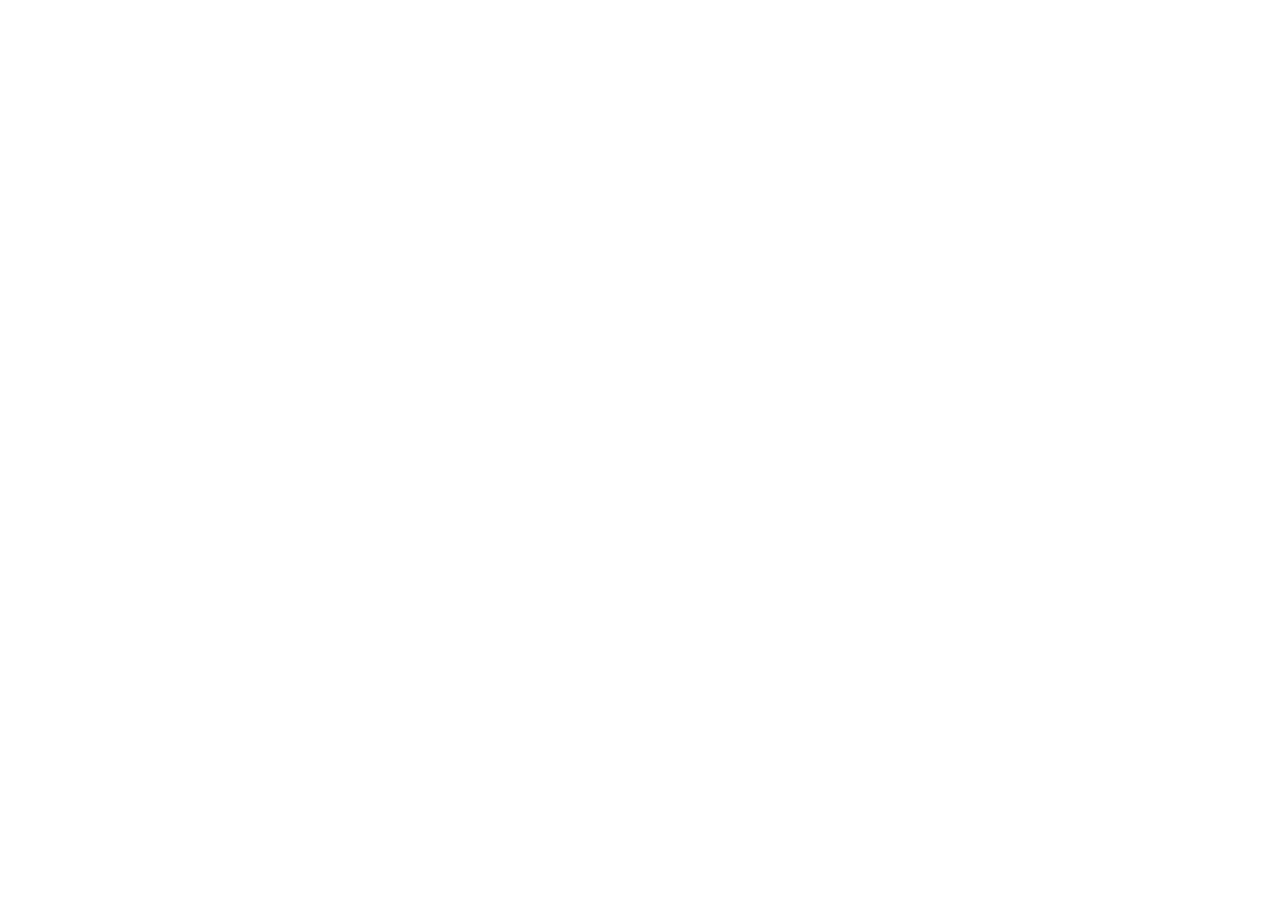
==== index.html @ a436ce81 "feat: :tada: Configuracion inicial" ====
<!DOCTYPE html>
<html lang="en">
<head>
    <meta charset="UTF-8">
    <meta name="viewport" content="width=device-width, initial-scale=1.0">
    <title>Project#1</title>
    <link rel="stylesheet" href="css/style.css">
</head>
<body>
    
    
</body>
</html>
---- css/style.css ----
@import url(variables.css);
*{
    margin: 0;
    padding: 0;
    box-sizing: border-box;
}
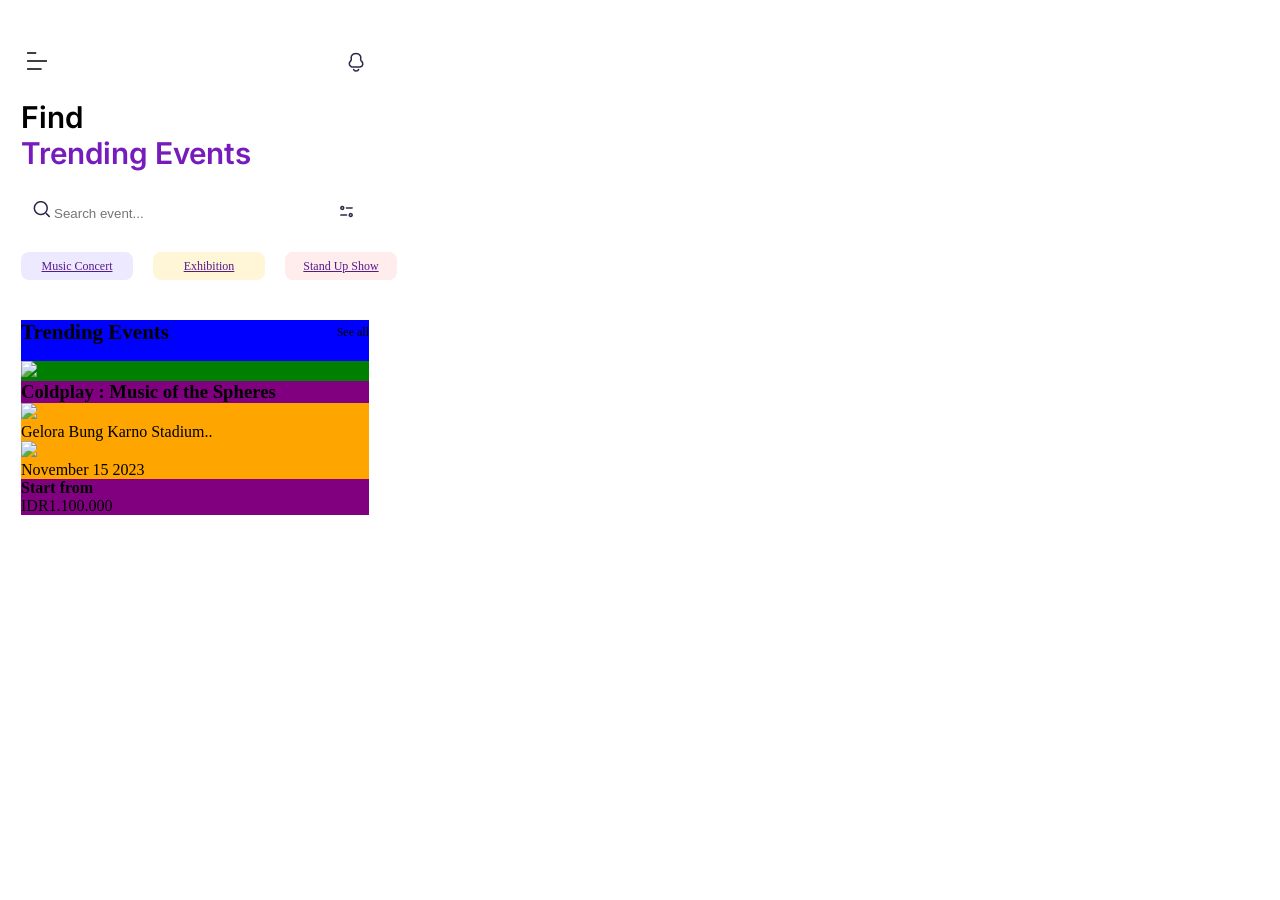
==== commit 3aa92287: "feat: :construction: Header terminado y maquetando Main" ====
--- a/index.html
+++ b/index.html
@@ -3,11 +3,66 @@
 <head>
     <meta charset="UTF-8">
     <meta name="viewport" content="width=device-width, initial-scale=1.0">
-    <title>Project#1</title>
+    <title>Proyecto#1</title>
     <link rel="stylesheet" href="css/style.css">
 </head>
 <body>
-    
-    
+    <header class="header">
+        <article class="header_img">
+            <div class="img1"><img src="storage/img/Menu.png"></div>
+            <div class="img2"><img src="storage/img/campana.png"></div>
+        </article>
+        <article class="header_title">
+            <h1>Find <br><span class="special">Trending Events</span> </h1>
+        </article>
+    </header>
+        <nav class="container_nav">
+            <div class="container_search">
+                <div class="search">
+                    <img src="storage/img/Search.png">
+                    <input type="search" id="search" placeholder="Search event..." onkeypress="if(event.key === 'Enter') buscar()">
+                </div>
+                <img src="storage/img/filtro.png">
+            </div>
+            <div class="container_scroll">
+               <a href="">Music Concert</a>
+               <a href="">Exhibition</a>
+               <a href="">Stand Up Show</a>
+               <a href="">Theater</a>
+               <div class="spacer"></div>
+            </div>
+        </nav>
+    <main class="container_main">
+        <article class="container_group">
+            <div class="title">
+                <h2>Trending Events</h2>
+            </div>
+            <div class="paragraph">
+                <p>See all</p>
+            </div>
+            
+        </article>
+        <article class="container_img">
+            <img src="#">
+            <div class="container_list">
+                <div class="list">
+                    <h3>Coldplay : Music of the Spheres</h3>
+                    <div class="info">
+                        <img src="#">
+                        <p>Gelora Bung Karno Stadium..</p>
+                    </div>
+                    <div class="info">
+                        <img src="#">
+                        <p>November 15 2023</p>
+                    </div>
+                </div>
+                <div class="list">
+                    <h4>Start from</h4>
+                    <p>IDR1.100.000</p>
+                </div>
+            </div>
+        </article>
+        
+    </main>
 </body>
 </html>
--- a/css/style.css
+++ b/css/style.css
@@ -4,3 +4,161 @@
     padding: 0;
     box-sizing: border-box;
 }
+body{
+    width: 390px;
+    height: 844px;
+    padding-top: 45px; 
+    padding-left: 21px;
+    padding-right: 21px;
+}
+/*********************** header *****************************/
+
+.header {
+    /* background: red; */
+    
+}
+.header_img{
+    width: 352px;
+    height: 34px;
+    /* background: purple; */
+    margin: 0 auto;
+    display: flex;
+    justify-content: space-between;
+    
+}
+.img1{
+    width: 32px;
+    height: 32px;
+    display: flex;
+    
+}
+.img2{
+    width: 34px;
+    height: 34px;
+    
+}
+/*********************** title header *****************************/
+
+.header_title{
+    /* background: green; */
+    width: 265px;
+    height: 72px;
+    margin-top: 20px;
+    h1{
+        font-size: 30px;
+        font-family: "Inter-SemiBold";
+    }
+} 
+.special {
+    color: var(--color-10);
+}
+/************************ Search ******************************/
+
+.container_nav{
+    /* background: blue; */
+}
+
+.container_search { 
+    /* background: violet; */
+    width: 346px;
+    height: 41px;
+    margin-top: 20px;
+    display: flex;
+    justify-content: space-between;
+    align-items: center;
+    padding-left: 12px;
+    padding-right: 12px;
+}
+.search{
+    
+}
+.container_search input{
+    border: none;
+    background: none;
+}
+
+/************************* Scroll ******************************/
+
+.container_scroll {
+    /* background: orange; */
+    gap: 20px;
+    width: 391px;
+    height: 28px;
+    display: flex;
+    flex-direction: row;
+    margin-top: 20px;
+    overflow-x: auto; /* Activa el scroll horizontal */
+    white-space: nowrap; /* Evita que los elementos salten de línea */
+    scrollbar-width: none; /* Oculta la barra de scroll en Firefox */
+}
+.container_scroll::-webkit-scrollbar {
+    display: none;
+}
+
+.container_scroll a{
+    flex: 0 0 auto;
+    width: 112px;
+    height: 28px;
+    font-size: 12px;
+    border-radius: 8px;
+    display: flex;
+    justify-content: center; /* Centra horizontalmente */
+    align-items: center; /* Centra verticalmente */
+    
+}
+.spacer {
+    flex: 0 0 21px; /* Ajusta este valor según el espacio que necesites */
+}
+
+.container_scroll a:nth-child(1){
+    background: #EDE9FF;
+}
+.container_scroll a:nth-child(2){
+    background: #FFF5D7; 
+}
+.container_scroll a:nth-child(3){
+    background: #FFECEC;
+}
+.container_scroll a:nth-child(4){
+    background: #E4FFEA;
+}
+
+/*********************** main *************************/
+
+.container_main {
+    background: blue;
+    margin-top: 40px;
+    
+}
+.container_group{
+    display: flex;
+    flex-direction: row;
+    justify-content: space-between;
+}
+.title{
+        font-size: 14px;
+        display: flex;
+    justify-content: center; /* Centra horizontalmente */
+    align-items: center; /* Centra verticalmente */
+    }
+.paragraph{
+        font-size: 12px;
+        display: flex;
+    justify-content: center; /* Centra horizontalmente */
+    align-items: center; /* Centra verticalmente */
+    }
+
+
+.container_img {
+    background: green;
+    margin-top: 16px;
+}
+.container_list {
+    background: violet;
+}
+.list {
+    background: purple;
+}
+.info {
+    background: orange;
+}
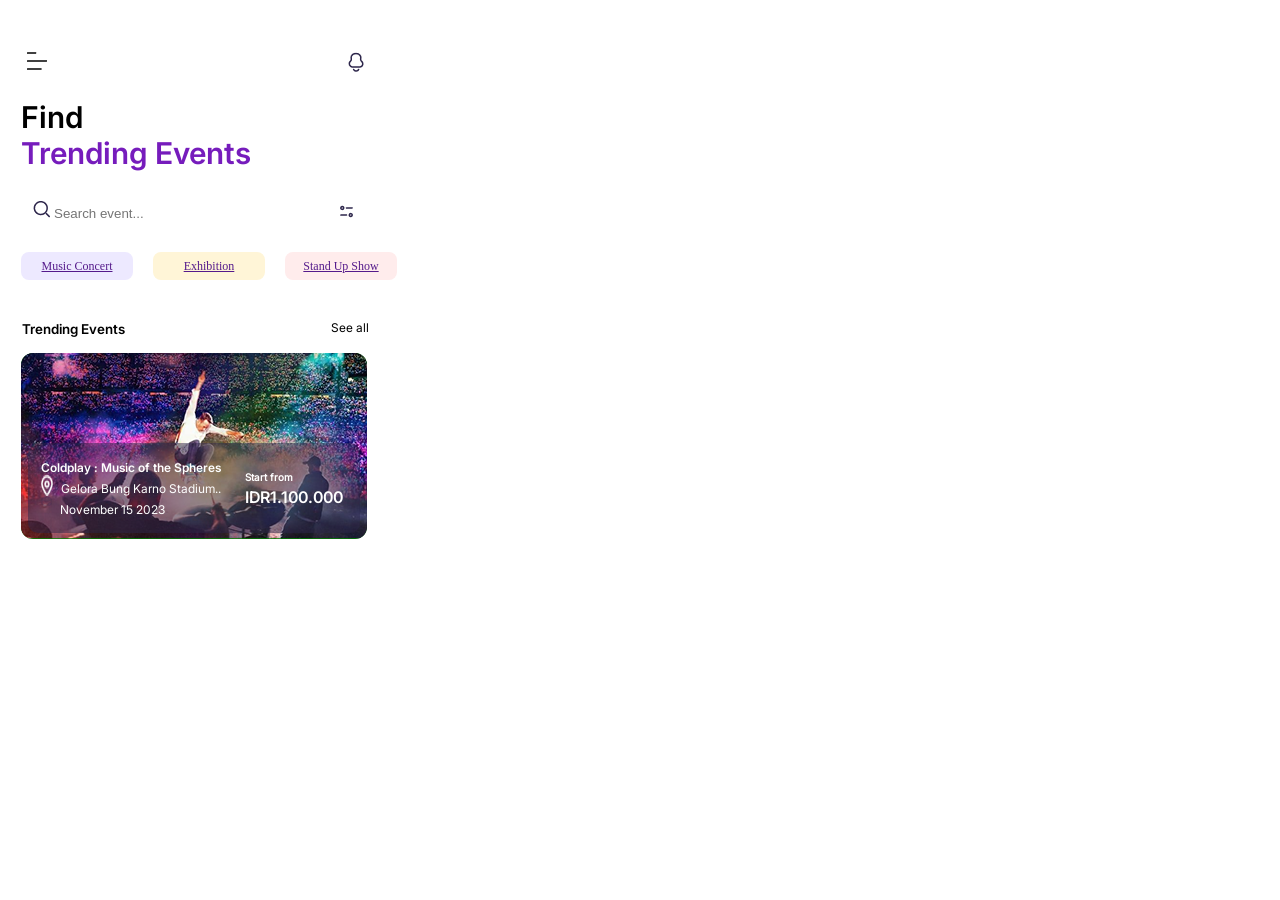
==== commit d964804b: "feat: :construction: terminando contenedores, sigue en proceso" ====
--- a/index.html
+++ b/index.html
@@ -43,20 +43,20 @@
             
         </article>
         <article class="container_img">
-            <img src="#">
+            <img src="storage/img/img-1.png">
             <div class="container_list">
-                <div class="list">
+                <div class="list1">
                     <h3>Coldplay : Music of the Spheres</h3>
-                    <div class="info">
-                        <img src="#">
+                    <div class="info1">
+                        <img src="storage/img/Location.png">
                         <p>Gelora Bung Karno Stadium..</p>
                     </div>
-                    <div class="info">
-                        <img src="#">
+                    <div class="info2">
+                        <img src="storage/img/img-11Calender.png">
                         <p>November 15 2023</p>
                     </div>
                 </div>
-                <div class="list">
+                <div class="list2">
                     <h4>Start from</h4>
                     <p>IDR1.100.000</p>
                 </div>
--- a/css/style.css
+++ b/css/style.css
@@ -126,7 +126,9 @@
 /*********************** main *************************/
 
 .container_main {
-    background: blue;
+    /* background: blue; */
+    width: 346px;
+    height: 219px;
     margin-top: 40px;
     
 }
@@ -134,16 +136,24 @@
     display: flex;
     flex-direction: row;
     justify-content: space-between;
+    width: 348px;
+    height: 17px;
 }
 .title{
-        font-size: 14px;
-        display: flex;
+    font-size: 9px;
+    width: 105px;
+    font-family: "Inter-Semibold";
+    height: 17px;
+    display: flex;
     justify-content: center; /* Centra horizontalmente */
     align-items: center; /* Centra verticalmente */
     }
 .paragraph{
-        font-size: 12px;
-        display: flex;
+    width: 38px;
+    height: 15px;
+    font-size: 12px;
+    font-family: "Inter-Regular";
+    display: flex;
     justify-content: center; /* Centra horizontalmente */
     align-items: center; /* Centra verticalmente */
     }
@@ -151,14 +161,97 @@
 
 .container_img {
     background: green;
+    width: 346px;
+    height: 186px;
     margin-top: 16px;
+    border-radius: 12px;
+    position: relative;
+    z-index: -1;
 }
 .container_list {
-    background: violet;
-}
-.list {
-    background: purple;
-}
-.info {
-    background: orange;
-}
+    background: var(--color-6);
+    
+    /*backdrop-filter: blur(8px); /* Difumina el fondo */
+    width: 332px;
+    height: 90px;
+    border-radius: 10px;
+    margin-left: 7px;
+    margin-top: -100px;
+    display: flex;
+    justify-content: center; /* Centra horizontalmente */
+    align-items:center;
+    gap: 20px;
+    position: absolute;
+}
+.list1 {
+    /* background: purple; */
+    h3{
+        width: 184px;
+        height: 15px;
+        font-size: 12px;
+        font-family: "Inter-Semibold";
+        color: var(--color-1);
+    }
+}
+.info1 {
+    /* background: orange; */
+    display: flex;
+    /* justify-content: space-between; */
+    gap: 8px;
+    img{
+        /* width: 10px;
+        height: 11px; */
+    }
+    p{
+        width: 163px;
+        height: 15px;
+        font-size: 12px;
+        font-family: "Inter-Regular";
+        color: var(--color-1);
+        margin-top: 6px;
+    }
+
+}
+.info2{
+    /* background: yellow; */
+    display: flex;
+    /* justify-content: space-between; */
+    gap: 8px;
+    img{
+        color: var(--color-1);
+        width: 11px;
+        height: 10px; 
+
+    }
+    p{
+        width: 109px;
+        height: 15px;
+        font-size: 12px;
+        font-family: "Inter-Regular";
+        color: var(--color-1);
+        margin-top: 6px;
+    }
+}
+.list2{
+    /* background: palevioletred; */
+    width: 102px;
+    height: 35px;
+    h4{
+        width: 48px;
+        height: 12px;
+        font-size: 10px;
+        font-family: "Inter-Regular";
+        color: var(--color-1);
+        
+    }
+    p{
+        width: 102px;
+        height: 19px;
+        font-size: 16px;
+        font-family: "Inter-Semibold";
+        color: var(--color-1);
+        margin-top: 4px;
+        
+    };
+
+}
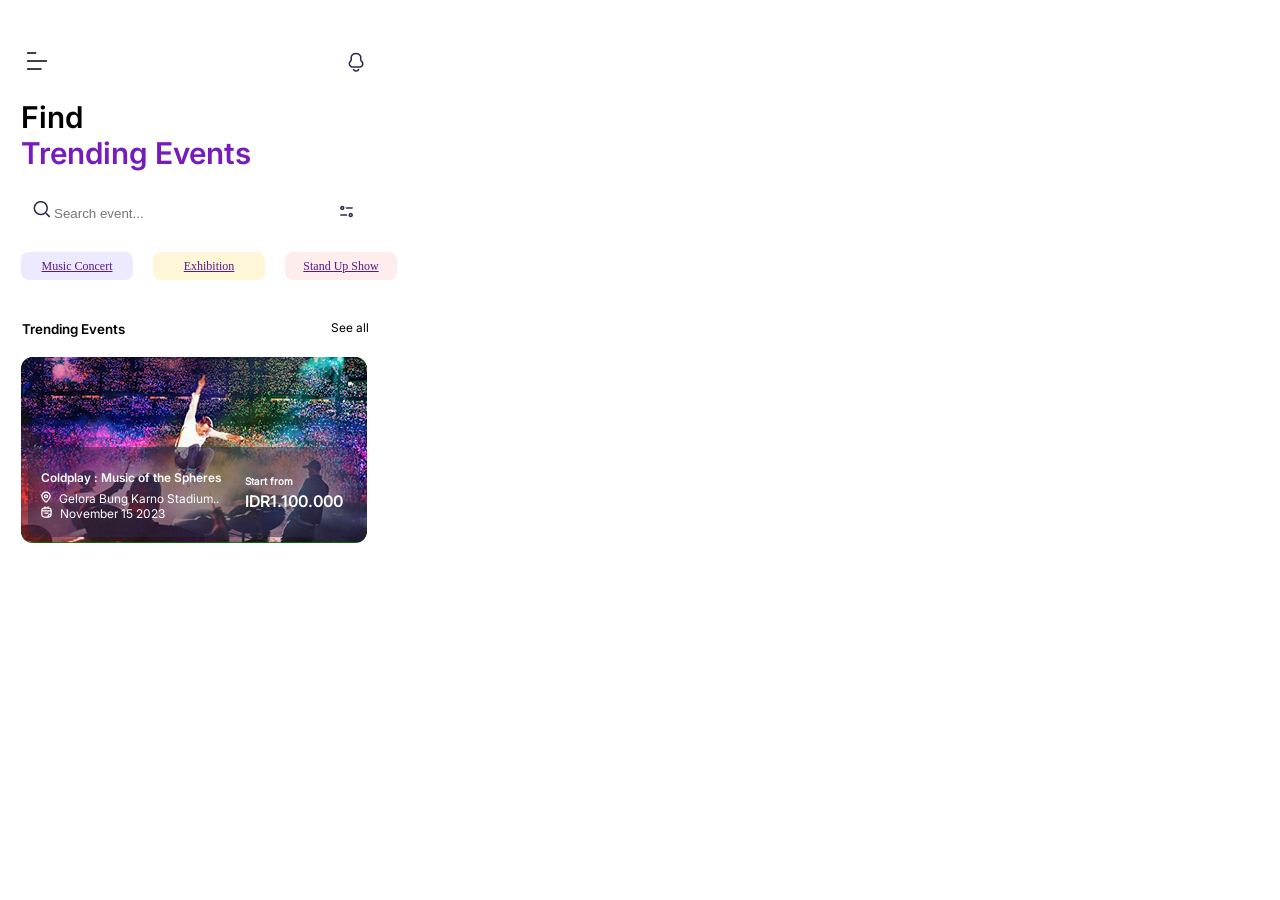
==== commit 62d9a68d: "feat: :construction: Segundo scroll terminado" ====
--- a/index.html
+++ b/index.html
@@ -24,7 +24,7 @@
                 </div>
                 <img src="storage/img/filtro.png">
             </div>
-            <div class="container_scroll">
+            <div class="container_scroll1">
                <a href="">Music Concert</a>
                <a href="">Exhibition</a>
                <a href="">Stand Up Show</a>
@@ -42,17 +42,18 @@
             </div>
             
         </article>
+    <div class="container_scroll2">
         <article class="container_img">
             <img src="storage/img/img-1.png">
             <div class="container_list">
                 <div class="list1">
                     <h3>Coldplay : Music of the Spheres</h3>
                     <div class="info1">
-                        <img src="storage/img/Location.png">
+                        <img src="storage/img/img-10Location.svg">
                         <p>Gelora Bung Karno Stadium..</p>
                     </div>
                     <div class="info2">
-                        <img src="storage/img/img-11Calender.png">
+                        <img src="storage/img/img-11Calender.svg">
                         <p>November 15 2023</p>
                     </div>
                 </div>
@@ -62,7 +63,27 @@
                 </div>
             </div>
         </article>
-        
+        <article class="container_img">
+            <img src="storage/img/img-2.png">
+            <div class="container_list">
+                <div class="list1">
+                    <h3>Muse : Will of the People</h3>
+                    <div class="info1">
+                        <img src="storage/img/img-10Location.svg">
+                        <p>Jakarta, Indonesia</p>
+                    </div>
+                    <div class="info2">
+                        <img src="storage/img/img-11Calender.svg">
+                        <p>July 23 2023</p>
+                    </div>
+                </div>
+                <div class="list2">
+                    <h4>Start from</h4>
+                    <p>IDR500.000</p>
+                </div>
+            </div>
+        </article>
+    </div>
     </main>
 </body>
 </html>
--- a/css/style.css
+++ b/css/style.css
@@ -79,7 +79,7 @@
 
 /************************* Scroll ******************************/
 
-.container_scroll {
+.container_scroll1 {
     /* background: orange; */
     gap: 20px;
     width: 391px;
@@ -91,11 +91,11 @@
     white-space: nowrap; /* Evita que los elementos salten de línea */
     scrollbar-width: none; /* Oculta la barra de scroll en Firefox */
 }
-.container_scroll::-webkit-scrollbar {
+.container_scroll1::-webkit-scrollbar {
     display: none;
 }
 
-.container_scroll a{
+.container_scroll1 a{
     flex: 0 0 auto;
     width: 112px;
     height: 28px;
@@ -110,16 +110,16 @@
     flex: 0 0 21px; /* Ajusta este valor según el espacio que necesites */
 }
 
-.container_scroll a:nth-child(1){
+.container_scroll1 a:nth-child(1){
     background: #EDE9FF;
 }
-.container_scroll a:nth-child(2){
+.container_scroll1 a:nth-child(2){
     background: #FFF5D7; 
 }
-.container_scroll a:nth-child(3){
+.container_scroll1 a:nth-child(3){
     background: #FFECEC;
 }
-.container_scroll a:nth-child(4){
+.container_scroll1 a:nth-child(4){
     background: #E4FFEA;
 }
 
@@ -159,26 +159,40 @@
     }
 
 
+.container_scroll2 {
+    /* background: orange; */
+    gap: 10px;
+    width: 346px;
+    height: 186px;
+    display: flex;
+    flex-direction: row;
+    margin-top: 20px;
+    overflow-x: auto; /* Activa el scroll horizontal */
+    white-space: nowrap; /* Evita que los elementos salten de línea */
+    scrollbar-width: none; /* Oculta la barra de scroll en Firefox */
+}
+.container_scroll2::-webkit-scrollbar {
+    display: none;
+}
 .container_img {
     background: green;
     width: 346px;
     height: 186px;
-    margin-top: 16px;
+    /* margin-top: 16px; */
     border-radius: 12px;
     position: relative;
     z-index: -1;
+    
 }
 .container_list {
     background: var(--color-6);
-    
-    /*backdrop-filter: blur(8px); /* Difumina el fondo */
     width: 332px;
     height: 90px;
     border-radius: 10px;
     margin-left: 7px;
     margin-top: -100px;
     display: flex;
-    justify-content: center; /* Centra horizontalmente */
+    justify-content: center; 
     align-items:center;
     gap: 20px;
     position: absolute;
@@ -195,12 +209,16 @@
 }
 .info1 {
     /* background: orange; */
-    display: flex;
-    /* justify-content: space-between; */
+    width: 181px;
+    height: 15px;
+    display: flex;
+    justify-content: center; 
+    align-items: baseline; 
     gap: 8px;
     img{
-        /* width: 10px;
-        height: 11px; */
+        width: 10px;
+        height: 12px;
+        
     }
     p{
         width: 163px;
@@ -215,13 +233,14 @@
 .info2{
     /* background: yellow; */
     display: flex;
-    /* justify-content: space-between; */
+    width: 128px;
+    height: 15px;
+    justify-content: flex-start; 
+    align-items: baseline; 
     gap: 8px;
     img{
-        color: var(--color-1);
         width: 11px;
-        height: 10px; 
-
+        height: 12px; 
     }
     p{
         width: 109px;
@@ -241,8 +260,7 @@
         height: 12px;
         font-size: 10px;
         font-family: "Inter-Regular";
-        color: var(--color-1);
-        
+        color: var(--color-1); 
     }
     p{
         width: 102px;
@@ -251,7 +269,6 @@
         font-family: "Inter-Semibold";
         color: var(--color-1);
         margin-top: 4px;
-        
     };
 
-}+}
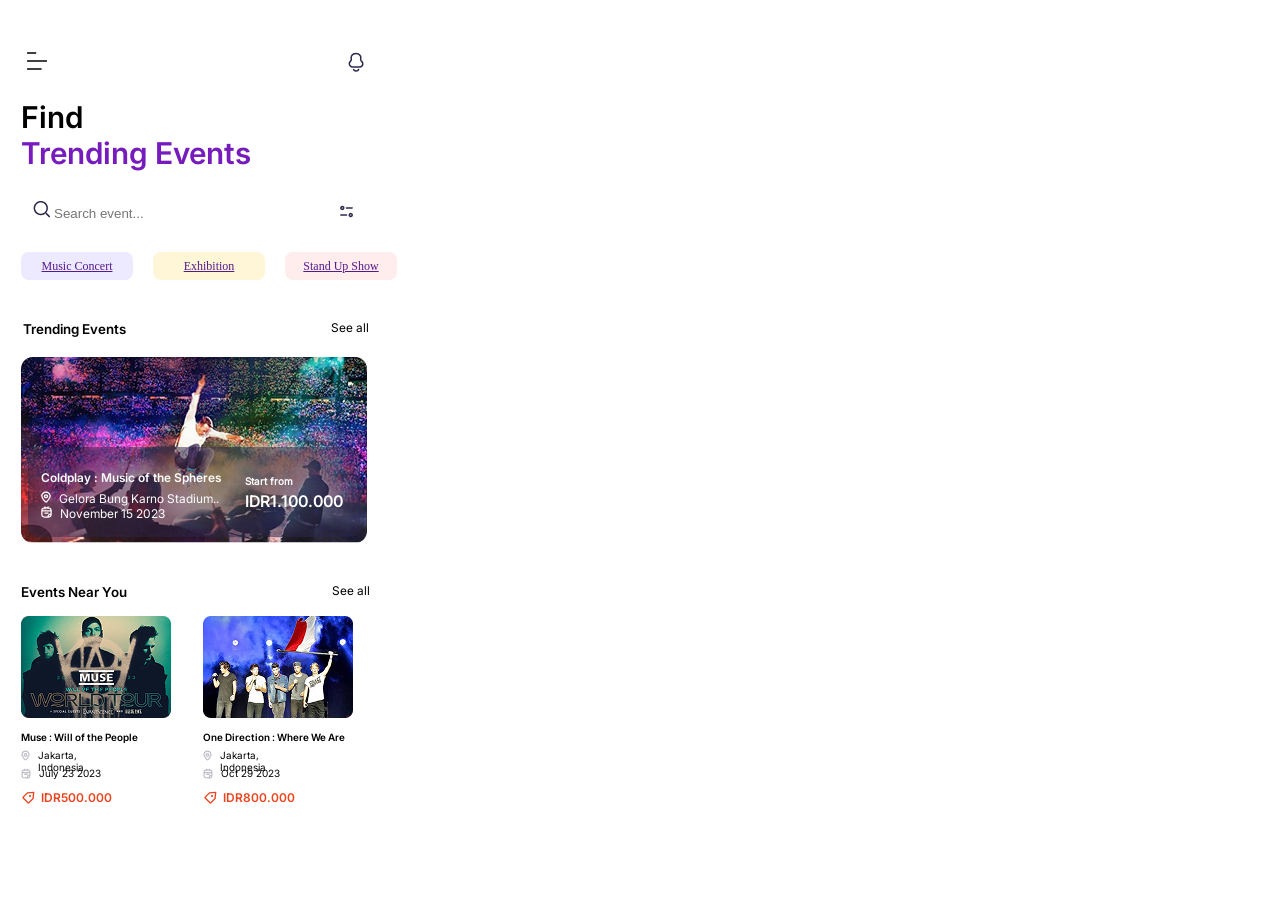
==== commit 9c51cd10: "feat: :construction: Pagina "Home" terminada" ====
--- a/index.html
+++ b/index.html
@@ -33,7 +33,7 @@
             </div>
         </nav>
     <main class="container_main">
-        <article class="container_group">
+        <article class="container_group1">
             <div class="title">
                 <h2>Trending Events</h2>
             </div>
@@ -84,6 +84,50 @@
             </div>
         </article>
     </div>
+    <article class="container_group2">
+        <div class="title">
+            <h2>Events Near You</h2>
+        </div>
+        <div class="paragraph">
+            <p>See all</p>
+    </article>
+    <article class="container_cards">
+        <div class="cards">
+            <div class="card1">
+                <img class="img-bigger" src="storage/img/img-17Cards-1.png">
+                <h3>Muse : Will of the People</h3>
+                <div class="text1">
+                    <img src="storage/img/img-19Location-gris.svg">
+                    <p>Jakarta, Indonesia</p>
+                </div>
+                <div class="text2">
+                    <img src="storage/img/img-21Calender-gris.svg">
+                    <p>July 23 2023</p>
+                </div>
+                <div class="text3">
+                    <img src="storage/img/img-18etiqueta.svg">
+                    <p>IDR500.000</p>
+                </div>
+            </div>
+            <div class="card2">
+                <img class="img-bigger" src="storage/img/img-3Cards-2.png">
+                <h3>One Direction : Where We Are</h3>
+                <div class="text1">
+                    <img src="storage/img/img-19Location-gris.svg">
+                    <p>Jakarta, Indonesia</p>
+                </div>
+                <div class="text2">
+                    <img src="storage/img/img-21Calender-gris.svg">
+                    <p>Oct 29 2023</p>
+                </div>
+                <div class="text3">
+                    <img src="storage/img/img-18etiqueta.svg">
+                    <p>IDR800.000</p>
+                </div>
+            </div>
+        </div>
+        
+    </article>
     </main>
 </body>
 </html>
--- a/css/style.css
+++ b/css/style.css
@@ -132,16 +132,17 @@
     margin-top: 40px;
     
 }
-.container_group{
+.container_group1{
     display: flex;
     flex-direction: row;
     justify-content: space-between;
     width: 348px;
     height: 17px;
+    margin-top: 40px;
 }
 .title{
     font-size: 9px;
-    width: 105px;
+    width: 106px;
     font-family: "Inter-Semibold";
     height: 17px;
     display: flex;
@@ -175,7 +176,7 @@
     display: none;
 }
 .container_img {
-    background: green;
+    /* background: green; */
     width: 346px;
     height: 186px;
     /* margin-top: 16px; */
@@ -272,3 +273,139 @@
     };
 
 }
+.container_cards{
+    /* background: red; */
+    width: 348px;
+    height: 203px;
+    
+}
+.container_group2{
+    /* background: orange; */
+    margin-top: 40px;
+    width: 349px;
+    height: 17px;
+    display: flex;
+    flex-direction: row;
+    flex-wrap: wrap;
+    justify-content: space-between;
+} 
+.title{
+    font-size: 9px;
+    width: 106px;
+    font-family: "Inter-Semibold";
+    height: 17px;
+    display: flex;
+    justify-content: center; 
+    align-items: center; 
+    }
+.paragraph{
+    width: 38px;
+    height: 15px;
+    font-size: 12px;
+    font-family: "Inter-Regular";
+    display: flex;
+    justify-content: center; 
+    align-items: center; 
+    }  
+
+
+.cards {
+    /* background: blue; */
+    width: 348px;
+    height: 203px;
+    margin-top: 16px;
+    display: grid;
+    grid-template-columns: repeat(2, 1fr);
+    gap: 16px;
+    
+}
+.img-bigger{
+    width: 150px;
+    height: 102px;
+}
+.card1 {
+    /* background: violet; */
+    width: 166px;
+    height: 203px;
+    h3{
+        font-size: 10px;
+        font-family: "Inter-Semibold";
+        width: 119px;
+        height: 12px;
+        margin-top: 9px;
+    }
+    
+}
+.text1 {
+    /* background: cadetblue; */
+    width: 104px;
+    height: 12px;
+    display: flex;
+    gap: 8px;
+    align-items: flex-end;
+    margin-top: 6px;
+    img{
+        width: 9px;
+        height: 11px;
+    }
+    p{
+        font-size: 10px;
+        font-family: "Inter-Regular";
+        width: 87px;
+        height: 12px;
+        margin-top: 6px;
+    }
+}
+.text2 {
+    /* background: teal; */
+    width: 80px;
+    height: 12px;
+    display: flex;
+    gap: 8px;
+    align-items: flex-end;
+    margin-top: 6px;
+    img{
+        width: 10px;
+        height: 11px;
+    }
+    p{
+        font-size: 10px;
+        font-family: "Inter-Regular";
+        width: 62px;
+        height: 12px;
+        margin-top: 6px;
+    }
+}
+.text3{
+    /* background: green; */
+    width: 91px;
+    height: 16px;
+    display: flex;
+    align-items: flex-end;
+    margin-top: 10px;
+    gap: 4px;
+    img{
+        width: 16px;
+        height: 16px;
+    }
+    p{
+        font-size: 12px;
+        font-family: "Inter-Semibold";
+        width: 71px;
+        height: 15px;
+        margin-top: 10px;
+        color: var(--color-3);
+    }
+}
+.card2 {
+    /* background: yellow; */
+    width: 166px;
+    height: 203px;
+    h3{
+        font-size: 10px;
+        font-family: "Inter-Semibold";
+        width: 142px;
+        height: 12px;
+        margin-top: 9px;
+    }
+}
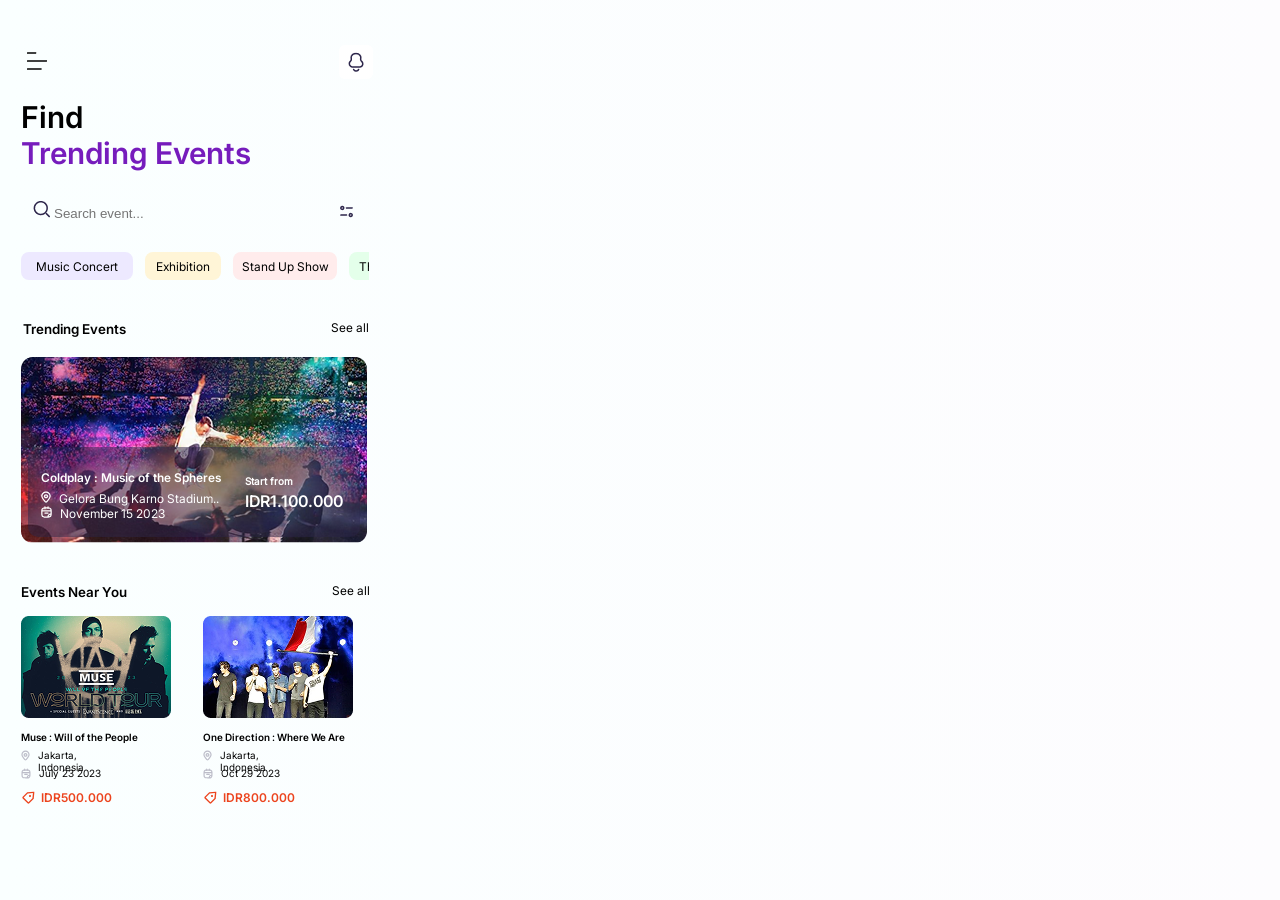
==== commit 0f423460: "feat: :construction: Pagina "detail" terminada" ====
--- a/index.html
+++ b/index.html
@@ -43,7 +43,7 @@
             
         </article>
     <div class="container_scroll2">
-        <article class="container_img">
+        <a href="detail.html"><article class="container_img">
             <img src="storage/img/img-1.png">
             <div class="container_list">
                 <div class="list1">
@@ -62,7 +62,7 @@
                     <p>IDR1.100.000</p>
                 </div>
             </div>
-        </article>
+        </article></a>
         <article class="container_img">
             <img src="storage/img/img-2.png">
             <div class="container_list">
--- a/css/style.css
+++ b/css/style.css
@@ -10,6 +10,7 @@
     padding-top: 45px; 
     padding-left: 21px;
     padding-right: 21px;
+    background: var(--color-gradient-body);
 }
 /*********************** header *****************************/
 
@@ -81,8 +82,8 @@
 
 .container_scroll1 {
     /* background: orange; */
-    gap: 20px;
-    width: 391px;
+    gap: 12px;
+    width: 100%;
     height: 28px;
     display: flex;
     flex-direction: row;
@@ -97,30 +98,38 @@
 
 .container_scroll1 a{
     flex: 0 0 auto;
+    font-size: 12px;
+    border-radius: 8px;
+    display: flex;
+    font-family: "Inter-Regular";
+    color: var(--color-2);
+    justify-content: center; /* Centra horizontalmente */
+    align-items: center; /* Centra verticalmente */
+    text-decoration: none;
+}
+.spacer {
+    flex: 0 0 21px; /* Ajusta este valor según el espacio que necesites */
+}
+
+.container_scroll1 a:nth-child(1){
+    background: #EDE9FF;
     width: 112px;
     height: 28px;
-    font-size: 12px;
-    border-radius: 8px;
-    display: flex;
-    justify-content: center; /* Centra horizontalmente */
-    align-items: center; /* Centra verticalmente */
-    
-}
-.spacer {
-    flex: 0 0 21px; /* Ajusta este valor según el espacio que necesites */
-}
-
-.container_scroll1 a:nth-child(1){
-    background: #EDE9FF;
 }
 .container_scroll1 a:nth-child(2){
     background: #FFF5D7; 
+    width: 76px;
+    height: 28px;
 }
 .container_scroll1 a:nth-child(3){
     background: #FFECEC;
+    width: 104px;
+    height: 28px;
 }
 .container_scroll1 a:nth-child(4){
     background: #E4FFEA;
+    width: 63px;
+    height: 28px;
 }
 
 /*********************** main *************************/
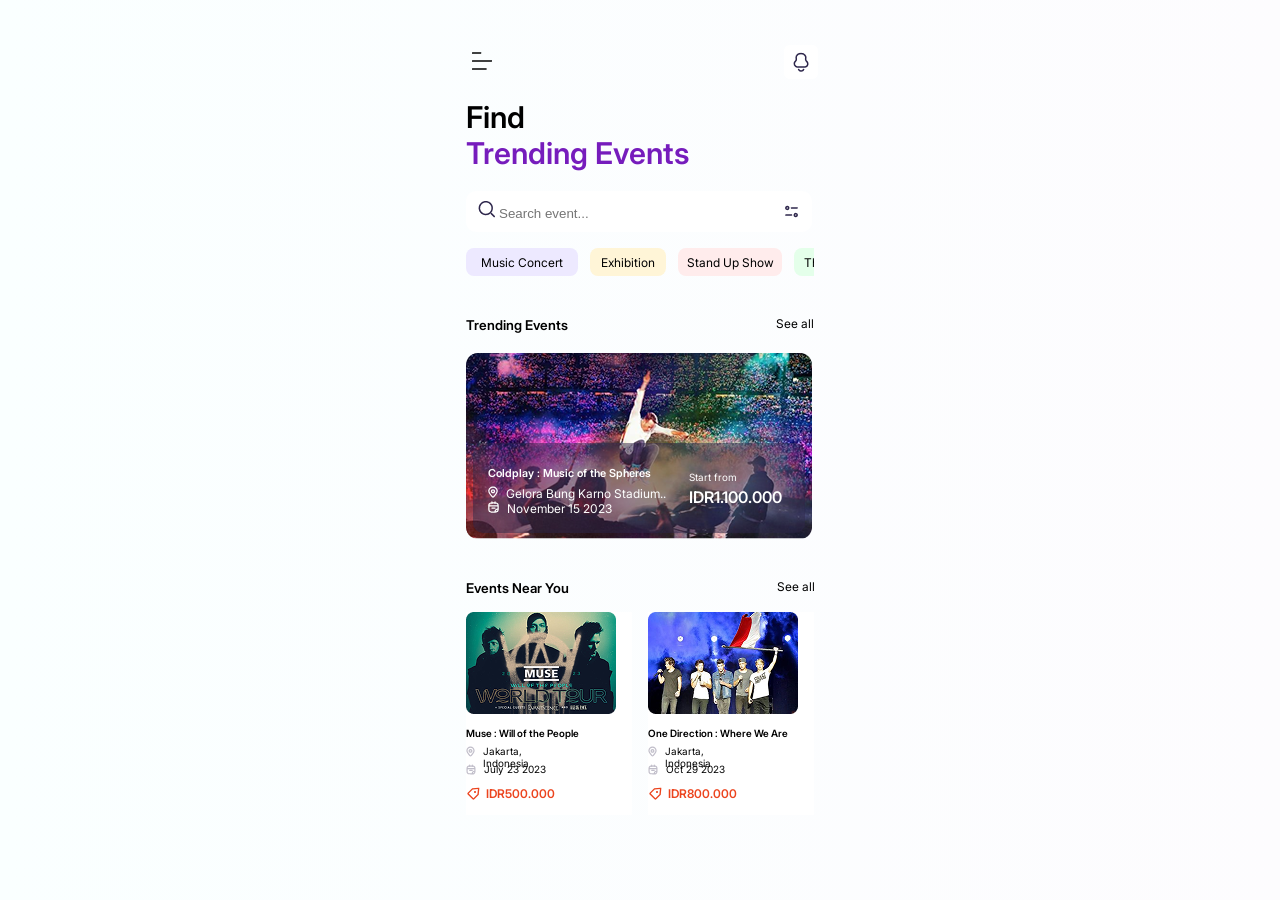
==== commit 57f8fb50: "feat: :sparkles: Proyecto terminado" ====
--- a/index.html
+++ b/index.html
@@ -2,8 +2,8 @@
 <html lang="en">
 <head>
     <meta charset="UTF-8">
-    <meta name="viewport" content="width=device-width, initial-scale=1.0">
-    <title>Proyecto#1</title>
+    <meta name="viewport" content="width=device-width, initial-scale=1.0, user-scalable=no">
+    <title>Home</title>
     <link rel="stylesheet" href="css/style.css">
 </head>
 <body>
--- a/css/style.css
+++ b/css/style.css
@@ -7,6 +7,7 @@
 body{
     width: 390px;
     height: 844px;
+    margin: 0 auto;
     padding-top: 45px; 
     padding-left: 21px;
     padding-right: 21px;
@@ -21,7 +22,6 @@
 .header_img{
     width: 352px;
     height: 34px;
-    /* background: purple; */
     margin: 0 auto;
     display: flex;
     justify-content: space-between;
@@ -45,9 +45,11 @@
     width: 265px;
     height: 72px;
     margin-top: 20px;
+    margin-bottom: 20px;
     h1{
         font-size: 30px;
         font-family: "Inter-SemiBold";
+        font-weight: 100;
     }
 } 
 .special {
@@ -69,6 +71,9 @@
     align-items: center;
     padding-left: 12px;
     padding-right: 12px;
+    background: var(--color-1);
+    border-radius: 10px;
+    margin-bottom: 16px;
 }
 .search{
     
@@ -87,8 +92,7 @@
     height: 28px;
     display: flex;
     flex-direction: row;
-    margin-top: 20px;
-    overflow-x: auto; /* Activa el scroll horizontal */
+    overflow-x: scroll; /* Activa el scroll horizontal */
     white-space: nowrap; /* Evita que los elementos salten de línea */
     scrollbar-width: none; /* Oculta la barra de scroll en Firefox */
 }
@@ -97,6 +101,7 @@
 }
 
 .container_scroll1 a{
+    
     flex: 0 0 auto;
     font-size: 12px;
     border-radius: 8px;
@@ -150,13 +155,18 @@
     margin-top: 40px;
 }
 .title{
+    /* background: red; */
     font-size: 9px;
-    width: 106px;
+    /* width: 115px; */
     font-family: "Inter-Semibold";
     height: 17px;
     display: flex;
     justify-content: center; /* Centra horizontalmente */
     align-items: center; /* Centra verticalmente */
+    
+    h2{
+        font-weight: 100;
+    }
     }
 .paragraph{
     width: 38px;
@@ -177,6 +187,7 @@
     display: flex;
     flex-direction: row;
     margin-top: 20px;
+    overflow-y: hidden;
     overflow-x: auto; /* Activa el scroll horizontal */
     white-space: nowrap; /* Evita que los elementos salten de línea */
     scrollbar-width: none; /* Oculta la barra de scroll en Firefox */
@@ -210,11 +221,12 @@
 .list1 {
     /* background: purple; */
     h3{
-        width: 184px;
-        height: 15px;
-        font-size: 12px;
+        /* width: 184px;
+        height: 15px; */
+        font-size: 11px;
         font-family: "Inter-Semibold";
         color: var(--color-1);
+        font-weight: 100;
     }
 }
 .info1 {
@@ -237,6 +249,7 @@
         font-family: "Inter-Regular";
         color: var(--color-1);
         margin-top: 6px;
+        font-weight: 100;
     }
 
 }
@@ -259,6 +272,7 @@
         font-family: "Inter-Regular";
         color: var(--color-1);
         margin-top: 6px;
+        font-weight: 100;
     }
 }
 .list2{
@@ -271,6 +285,7 @@
         font-size: 10px;
         font-family: "Inter-Regular";
         color: var(--color-1); 
+        font-weight: 100;
     }
     p{
         width: 102px;
@@ -279,6 +294,7 @@
         font-family: "Inter-Semibold";
         color: var(--color-1);
         margin-top: 4px;
+        font-weight: 100;
     };
 
 }
@@ -298,15 +314,15 @@
     flex-wrap: wrap;
     justify-content: space-between;
 } 
-.title{
+/* .title{
     font-size: 9px;
-    width: 106px;
+    /* width: 106px; 
     font-family: "Inter-Semibold";
     height: 17px;
     display: flex;
     justify-content: center; 
     align-items: center; 
-    }
+    } */
 .paragraph{
     width: 38px;
     height: 15px;
@@ -333,15 +349,21 @@
     height: 102px;
 }
 .card1 {
-    /* background: violet; */
+    background: #FFFFFF;
     width: 166px;
     height: 203px;
+    
     h3{
+        display: block;
         font-size: 10px;
         font-family: "Inter-Semibold";
-        width: 119px;
+        width: 150px;
         height: 12px;
         margin-top: 9px;
+        white-space: nowrap;
+        overflow: hidden;
+        text-overflow: ellipsis;
+        font-weight: 100;
     }
     
 }
@@ -407,14 +429,19 @@
     }
 }
 .card2 {
-    /* background: yellow; */
+    background: #FFFFFF;
     width: 166px;
     height: 203px;
     h3{
+        display: block;
         font-size: 10px;
         font-family: "Inter-Semibold";
-        width: 142px;
+        width: 155px;
         height: 12px;
         margin-top: 9px;
-    }
-}
+        white-space: nowrap;
+        overflow: hidden;
+        text-overflow: ellipsis;
+        font-weight: 100;
+    }
+}
